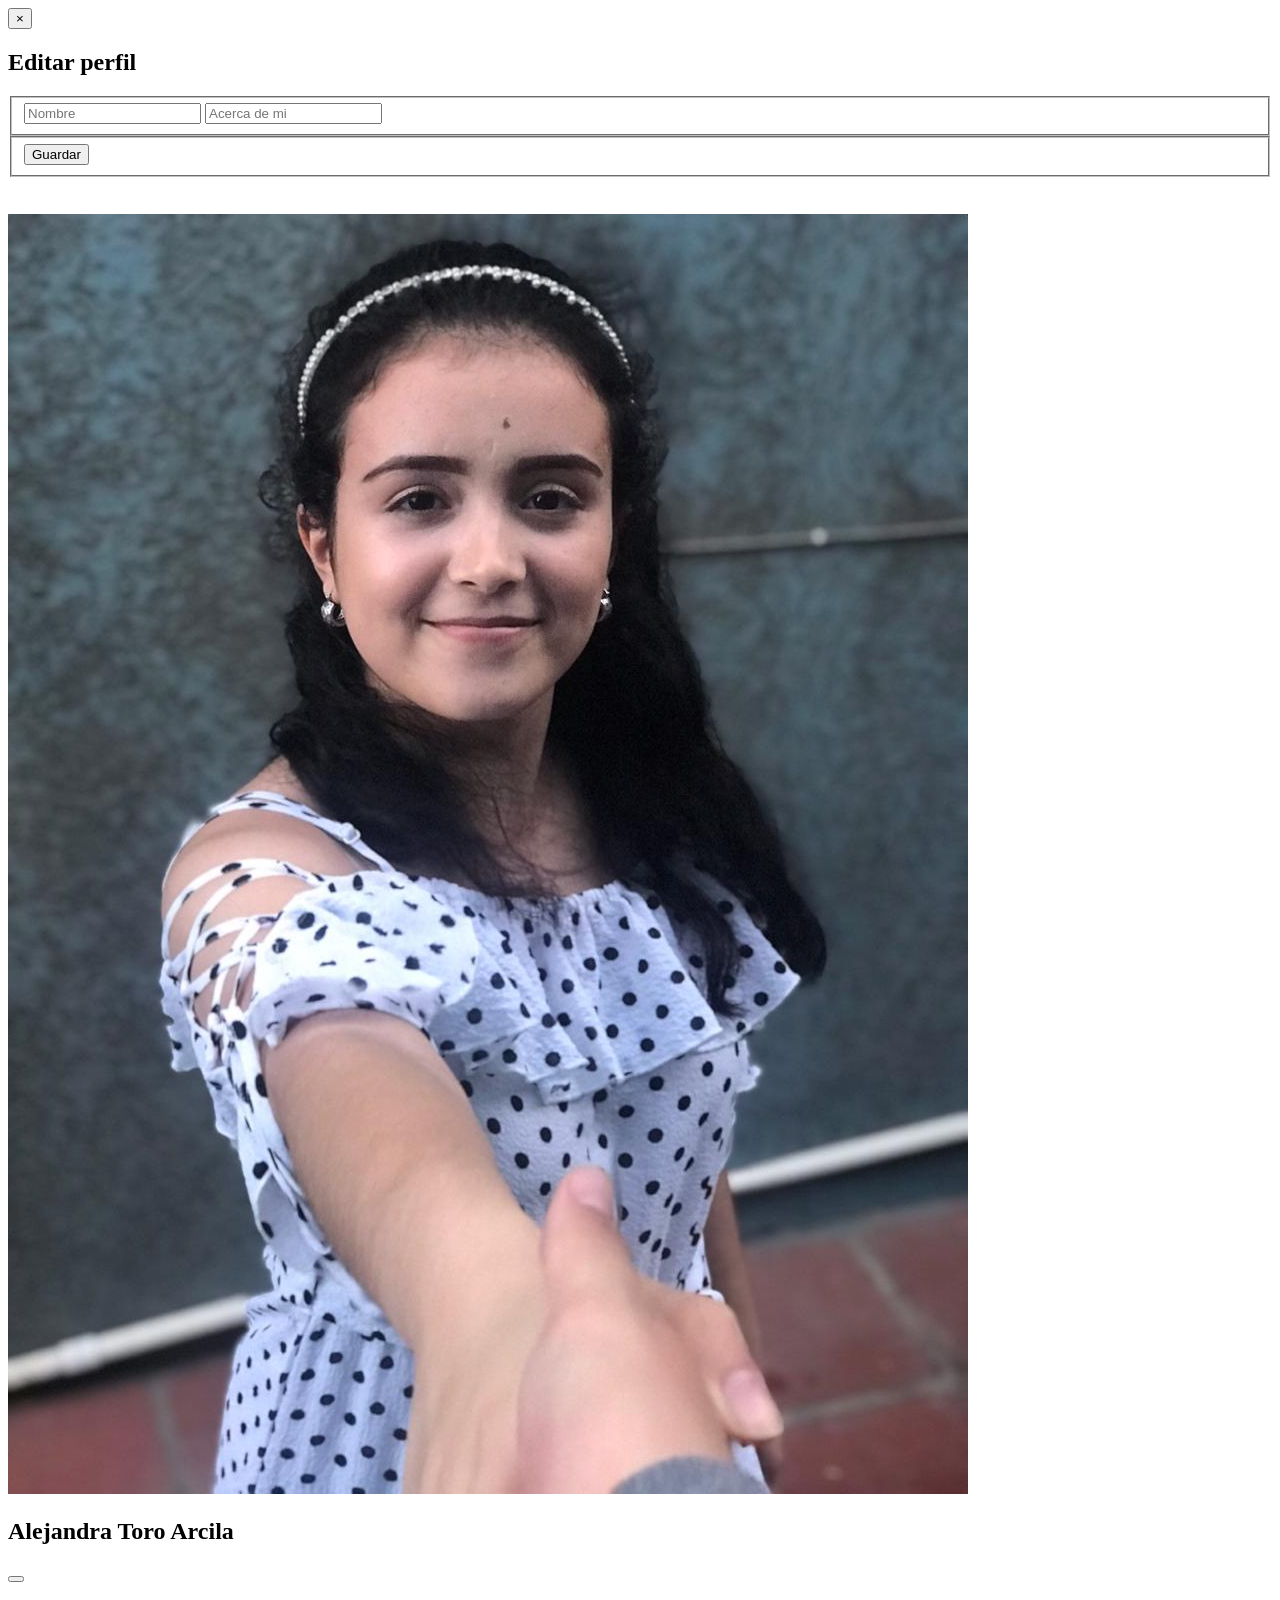
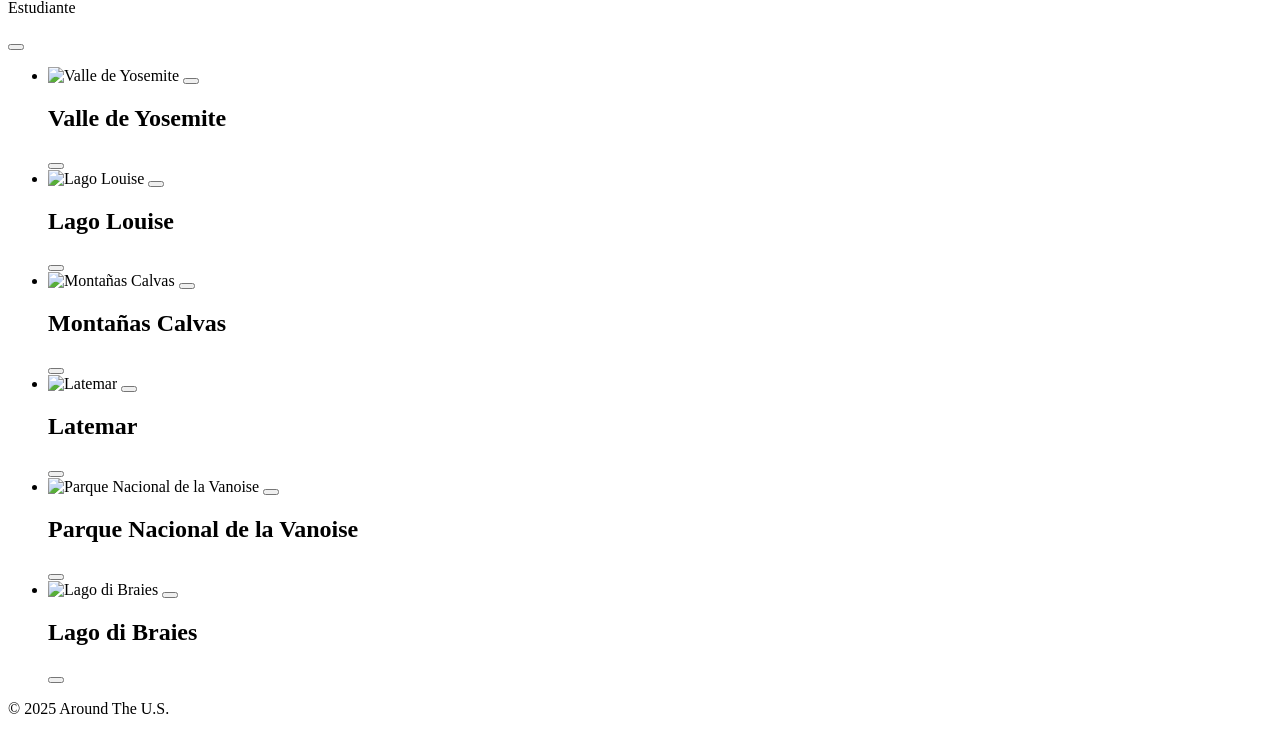
==== index.html @ 20d4406c "nuevo proyecto" ====
<!DOCTYPE html>
<html lang="es">
  <head>
    <meta charset="UTF-8" />
    <meta content="width=device-width, initial-scale=1.0" name="viewport" />
    <meta content="ie=edge" http-equiv="X-UA-Compatible" />
    <meta content="Galeria de arte TripleTen" name="description" >
    <meta content="Alejandra Toro Arcila" name="author" >
    <meta content="html, css, javascript" name="keywords" >
    <title>Around The U.S.</title>
    <link href="./pages/index.css" rel="stylesheet" />
  </head>
  <body>
    <div class="page">
      <div class="popup">
        <button type="button" class="popup__button popup__button_close">
          ×</button>
          <form action class="popup__container">
          <h2 class="popup__subtitle">Editar perfil</h2>
          <fieldset class="popup__content">
            <input type="text" class="popup__input popup__input_name" placeholder="Nombre">
            <input type="text" class="popup__input popup__input_about" placeholder="Acerca de mi">
          </fieldset>
          <fieldset class="popup__content">
            <button type="submit" class="popup__button popup__button_save">
              Guardar
            </button>
          </fieldset>
        </form>
      </div>
      <header class="header">
        <img
          alt="Logotipo Around The U.S."
          class="logo header__logo"
          src="./images/logo.svg"
        />
      </header>
      <main class="content">
        <section class="profile page__section">
          <img class="profile__image" src="./images/me.jpg" alt="Avatar" />
          <div class="profile__info">
            <h1 class="profile__title">Alejandra Toro Arcila</h1>
            <button
              aria-label="Editar perfil"
              class="profile__edit-button"
              type="button"
            ></button>
            <p class="profile__description">Estudiante</p>
          </div>
          <button
            aria-label="Agregar tarjeta"
            class="profile__add-button"
            type="button"
          ></button>
        </section>
        <section class="cards page__section">
          <ul class="cards__list">
            <li class="card">
              <img
                class="card__image"
                src="https://practicum-content.s3.us-west-1.amazonaws.com/web-code/moved_yosemite.jpg"
                alt="Valle de Yosemite"
              />
              <button
                aria-label="Eliminar tarjeta"
                class="card__delete-button"
                type="button"
              ></button>
              <div class="card__description">
                <h2 class="card__title">Valle de Yosemite</h2>
                <button
                  aria-label="Botón Me gusta"
                  class="card__like-button"
                  type="button"
                ></button>
              </div>
            </li>
            <li class="card">
              <img
                class="card__image"
                src="https://practicum-content.s3.us-west-1.amazonaws.com/web-code/moved_lake-louise.jpg"
                alt="Lago Louise"
              />
              <button
                aria-label="Eliminar tarjeta"
                class="card__delete-button"
                type="button"
              ></button>
              <div class="card__description">
                <h2 class="card__title">Lago Louise</h2>
                <button
                  aria-label="Botón Me gusta"
                  class="card__like-button"
                  type="button"
                ></button>
              </div>
            </li>
            <li class="card">
              <img
                class="card__image"
                src="https://practicum-content.s3.us-west-1.amazonaws.com/web-code/moved_bald-mountains.jpg"
                alt="Montañas Calvas"
              />
              <button
                aria-label="Eliminar tarjeta"
                class="card__delete-button"
                type="button"
              ></button>
              <div class="card__description">
                <h2 class="card__title">Montañas Calvas</h2>
                <button
                  aria-label="Botón Me gusta"
                  class="card__like-button"
                  type="button"
                ></button>
              </div>
            </li>
            <li class="card">
              <img
                class="card__image"
                src="https://practicum-content.s3.us-west-1.amazonaws.com/web-code/moved_latemar.jpg"
                alt="Latemar"
              />
              <button
                aria-label="Eliminar tarjeta"
                class="card__delete-button"
                type="button"
              ></button>
              <div class="card__description">
                <h2 class="card__title">Latemar</h2>
                <button
                  aria-label="Botón Me gusta"
                  class="card__like-button"
                  type="button"
                ></button>
              </div>
            </li>
            <li class="card">
              <img
                class="card__image"
                src="https://practicum-content.s3.us-west-1.amazonaws.com/web-code/moved_vanoise.jpg"
                alt="Parque Nacional de la Vanoise"
              />
              <button
                aria-label="Eliminar tarjeta"
                class="card__delete-button"
                type="button"
              ></button>
              <div class="card__description">
                <h2 class="card__title">Parque Nacional de la Vanoise</h2>
                <button
                  aria-label="Botón Me gusta"
                  class="card__like-button"
                  type="button"
                ></button>
              </div>
            </li>
            <li class="card">
              <img
                class="card__image"
                src="https://practicum-content.s3.us-west-1.amazonaws.com/web-code/moved_lago.jpg"
                alt="Lago di Braies"
              />
              <button
                aria-label="Eliminar tarjeta"
                class="card__delete-button"
                type="button"
              ></button>
              <div class="card__description">
                <h2 class="card__title">Lago di Braies</h2>
                <button
                  aria-label="Botón Me gusta"
                  class="card__like-button"
                  type="button"
                ></button>
              </div>
            </li>
          </ul>
        </section>
      </main>
      <footer class="footer page__section">
        <p class="footer__copyright">© 2025 Around The U.S.</p>
      </footer>
    </div>
    <script src="./script/index.js"></script>
  </body>
</html>
---- pages/index.css ----
@import url("../vendor/normalize.css");
@import url("../vendor/fonts.css");

@import url("../blocks/page.css");
@import url("../blocks/header.css");
@import url("../blocks/content.css");
@import url("../blocks/footer.css");
@import url("../blocks/profile.css");
@import url("../blocks/cards.css");
@import url("../blocks/card.css");
@import url("../blocks/popup.css");
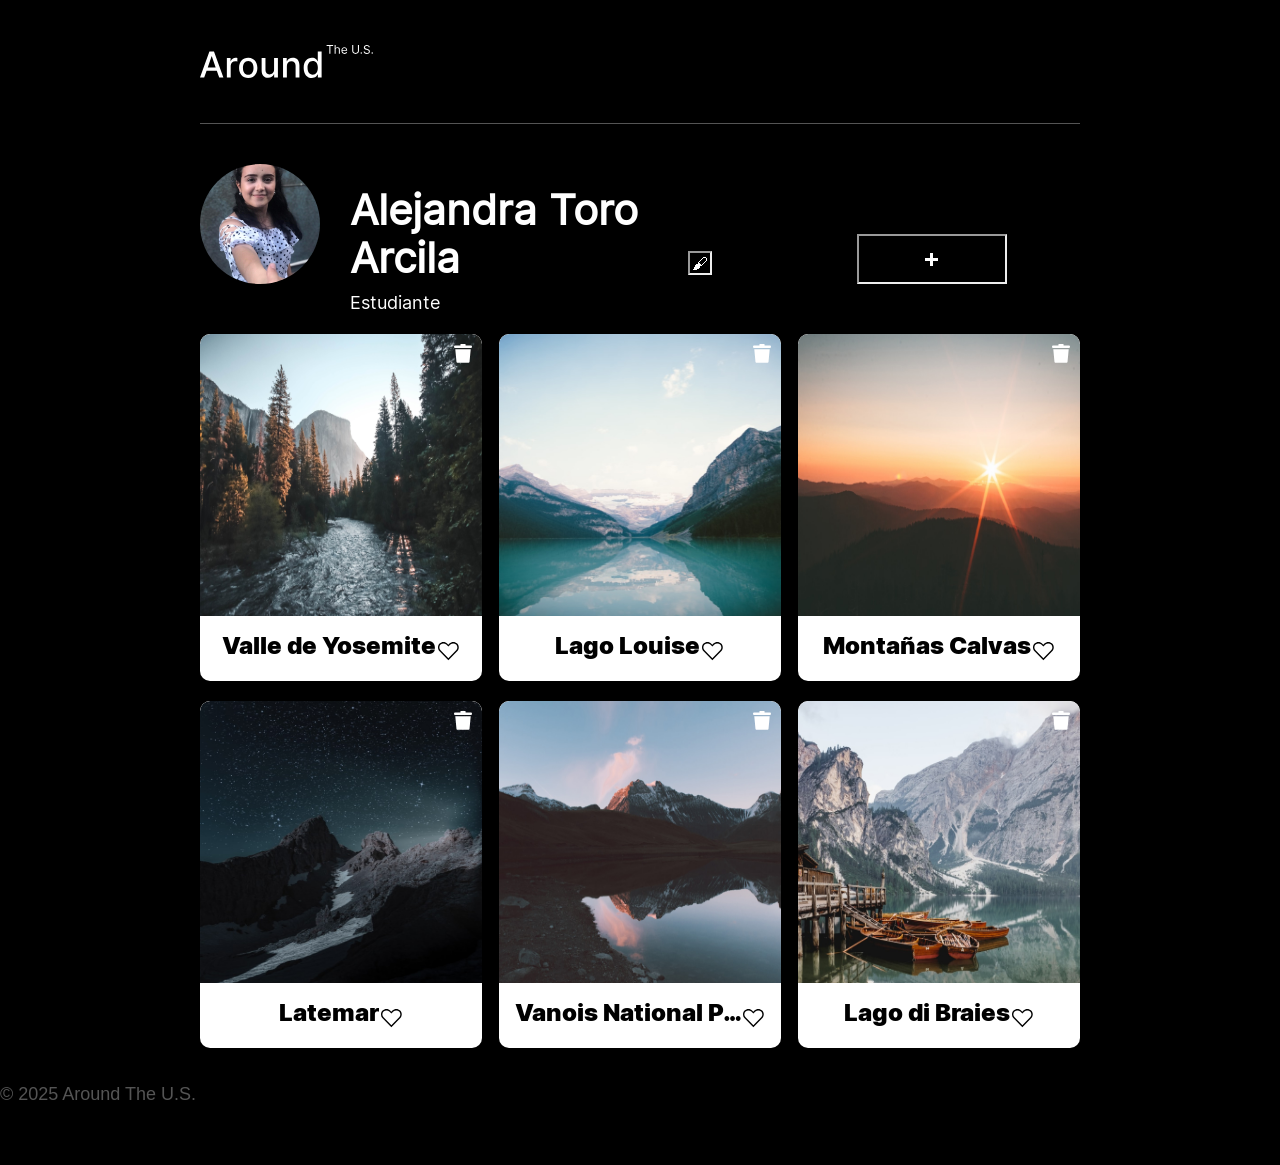
==== commit baaf7c29: "nuevo proyecto" ====
--- a/index.html
+++ b/index.html
@@ -1,187 +1,78 @@
 <!DOCTYPE html>
-<html lang="es">
-  <head>
-    <meta charset="UTF-8" />
-    <meta content="width=device-width, initial-scale=1.0" name="viewport" />
-    <meta content="ie=edge" http-equiv="X-UA-Compatible" />
-    <meta content="Galeria de arte TripleTen" name="description" >
-    <meta content="Alejandra Toro Arcila" name="author" >
-    <meta content="html, css, javascript" name="keywords" >
-    <title>Around The U.S.</title>
-    <link href="./pages/index.css" rel="stylesheet" />
-  </head>
+<html lang="es"><head>
+    <meta charset="UTF-8">
+    <meta name="viewport" content="width=device-width, initial-scale=1.0">
+    <meta name="description" content="Alrededor de los EE.UU.">
+    <meta name="author" content="Alejandra Toro Arcila">
+    <meta name="keywords" content="html, css, javascript">
+    <title>Alrededor de los EE.UU.</title>
+    <link rel="stylesheet" href="./pages/index.css">
+</head>
   <body>
     <div class="page">
       <div class="popup">
         <button type="button" class="popup__button popup__button_close">
-          ×</button>
-          <form action class="popup__container">
-          <h2 class="popup__subtitle">Editar perfil</h2>
+          🞩
+        </button>
+        <div class="popup__images">
+          <div class="popup__content-image">
+            <img class="popup__image" src="#" alt="">
+          </div>
+          <div class="popup__paragraph-content">
+            <p class="popup__paragraph"></p>
+          </div>
+        </div>
+        <form action="#" class="popup__container">
+          <h2 class="popup__subtitle">h</h2>
           <fieldset class="popup__content">
-            <input type="text" class="popup__input popup__input_name" placeholder="Nombre">
-            <input type="text" class="popup__input popup__input_about" placeholder="Acerca de mi">
+            <input type="text" class="popup__input popup__input_name" required="">
+            <input type="text" class="popup__input popup__input_about" required="">
           </fieldset>
           <fieldset class="popup__content">
             <button type="submit" class="popup__button popup__button_save">
+              Guardar
+            </button>
+            <button type="button" class="popup__button popup__button_add" disabled="">
               Guardar
             </button>
           </fieldset>
         </form>
       </div>
       <header class="header">
-        <img
-          alt="Logotipo Around The U.S."
-          class="logo header__logo"
-          src="./images/logo.svg"
-        />
+        <img src="./images/logo.svg" alt="logo-page" class="header__image">
       </header>
-      <main class="content">
-        <section class="profile page__section">
-          <img class="profile__image" src="./images/me.jpg" alt="Avatar" />
-          <div class="profile__info">
-            <h1 class="profile__title">Alejandra Toro Arcila</h1>
-            <button
-              aria-label="Editar perfil"
-              class="profile__edit-button"
-              type="button"
-            ></button>
-            <p class="profile__description">Estudiante</p>
+      <main class="main">
+        <div class="main__profile">
+          <div class="main__content-image">
+            <img src="./images/me.jpg" alt="profile-image" class="main__profile-image">
           </div>
-          <button
-            aria-label="Agregar tarjeta"
-            class="profile__add-button"
-            type="button"
-          ></button>
-        </section>
-        <section class="cards page__section">
-          <ul class="cards__list">
-            <li class="card">
-              <img
-                class="card__image"
-                src="https://practicum-content.s3.us-west-1.amazonaws.com/web-code/moved_yosemite.jpg"
-                alt="Valle de Yosemite"
-              />
-              <button
-                aria-label="Eliminar tarjeta"
-                class="card__delete-button"
-                type="button"
-              ></button>
-              <div class="card__description">
-                <h2 class="card__title">Valle de Yosemite</h2>
-                <button
-                  aria-label="Botón Me gusta"
-                  class="card__like-button"
-                  type="button"
-                ></button>
-              </div>
-            </li>
-            <li class="card">
-              <img
-                class="card__image"
-                src="https://practicum-content.s3.us-west-1.amazonaws.com/web-code/moved_lake-louise.jpg"
-                alt="Lago Louise"
-              />
-              <button
-                aria-label="Eliminar tarjeta"
-                class="card__delete-button"
-                type="button"
-              ></button>
-              <div class="card__description">
-                <h2 class="card__title">Lago Louise</h2>
-                <button
-                  aria-label="Botón Me gusta"
-                  class="card__like-button"
-                  type="button"
-                ></button>
-              </div>
-            </li>
-            <li class="card">
-              <img
-                class="card__image"
-                src="https://practicum-content.s3.us-west-1.amazonaws.com/web-code/moved_bald-mountains.jpg"
-                alt="Montañas Calvas"
-              />
-              <button
-                aria-label="Eliminar tarjeta"
-                class="card__delete-button"
-                type="button"
-              ></button>
-              <div class="card__description">
-                <h2 class="card__title">Montañas Calvas</h2>
-                <button
-                  aria-label="Botón Me gusta"
-                  class="card__like-button"
-                  type="button"
-                ></button>
-              </div>
-            </li>
-            <li class="card">
-              <img
-                class="card__image"
-                src="https://practicum-content.s3.us-west-1.amazonaws.com/web-code/moved_latemar.jpg"
-                alt="Latemar"
-              />
-              <button
-                aria-label="Eliminar tarjeta"
-                class="card__delete-button"
-                type="button"
-              ></button>
-              <div class="card__description">
-                <h2 class="card__title">Latemar</h2>
-                <button
-                  aria-label="Botón Me gusta"
-                  class="card__like-button"
-                  type="button"
-                ></button>
-              </div>
-            </li>
-            <li class="card">
-              <img
-                class="card__image"
-                src="https://practicum-content.s3.us-west-1.amazonaws.com/web-code/moved_vanoise.jpg"
-                alt="Parque Nacional de la Vanoise"
-              />
-              <button
-                aria-label="Eliminar tarjeta"
-                class="card__delete-button"
-                type="button"
-              ></button>
-              <div class="card__description">
-                <h2 class="card__title">Parque Nacional de la Vanoise</h2>
-                <button
-                  aria-label="Botón Me gusta"
-                  class="card__like-button"
-                  type="button"
-                ></button>
-              </div>
-            </li>
-            <li class="card">
-              <img
-                class="card__image"
-                src="https://practicum-content.s3.us-west-1.amazonaws.com/web-code/moved_lago.jpg"
-                alt="Lago di Braies"
-              />
-              <button
-                aria-label="Eliminar tarjeta"
-                class="card__delete-button"
-                type="button"
-              ></button>
-              <div class="card__description">
-                <h2 class="card__title">Lago di Braies</h2>
-                <button
-                  aria-label="Botón Me gusta"
-                  class="card__like-button"
-                  type="button"
-                ></button>
-              </div>
-            </li>
-          </ul>
-        </section>
+          <div class="main__content-paragraph">
+            <p class="main__paragraph main__paragraph_name">Alejandra Toro Arcila</p>
+            <p class="main__paragraph main__paragraph_about">Estudiante</p>
+            <button type="button" class="main__button main__button_edit">
+              🖌
+            </button>
+          </div>
+          <button type="button" class="main__button main__button_add">
+            🞣
+          </button>
+        </div>
+        <div class="main__gallery"></div>
       </main>
-      <footer class="footer page__section">
+      <template id="main__template">
+        <div class="main__gallery-card">
+          <img class="main__gallery-image">
+          <button type="button" class="main__button main__button_delete"></button>
+          <div class="main__gallery-content">
+            <p class="main__gallery-paragraph"></p>
+            <button type="button" class="main__button main__button_like"></button>
+          </div>
+        </div>
+      </template>
+      <footer class="footer">
         <p class="footer__copyright">© 2025 Around The U.S.</p>
       </footer>
     </div>
-    <script src="./script/index.js"></script>
+    <script src="./scripts/script.js"></script>
   </body>
-</html>
+  </html>
--- a/pages/index.css
+++ b/pages/index.css
@@ -1,11 +1,7 @@
 @import url("../vendor/normalize.css");
 @import url("../vendor/fonts.css");
-
 @import url("../blocks/page.css");
 @import url("../blocks/header.css");
-@import url("../blocks/content.css");
 @import url("../blocks/footer.css");
-@import url("../blocks/profile.css");
-@import url("../blocks/cards.css");
-@import url("../blocks/card.css");
+@import url("../blocks/main.css");
 @import url("../blocks/popup.css");
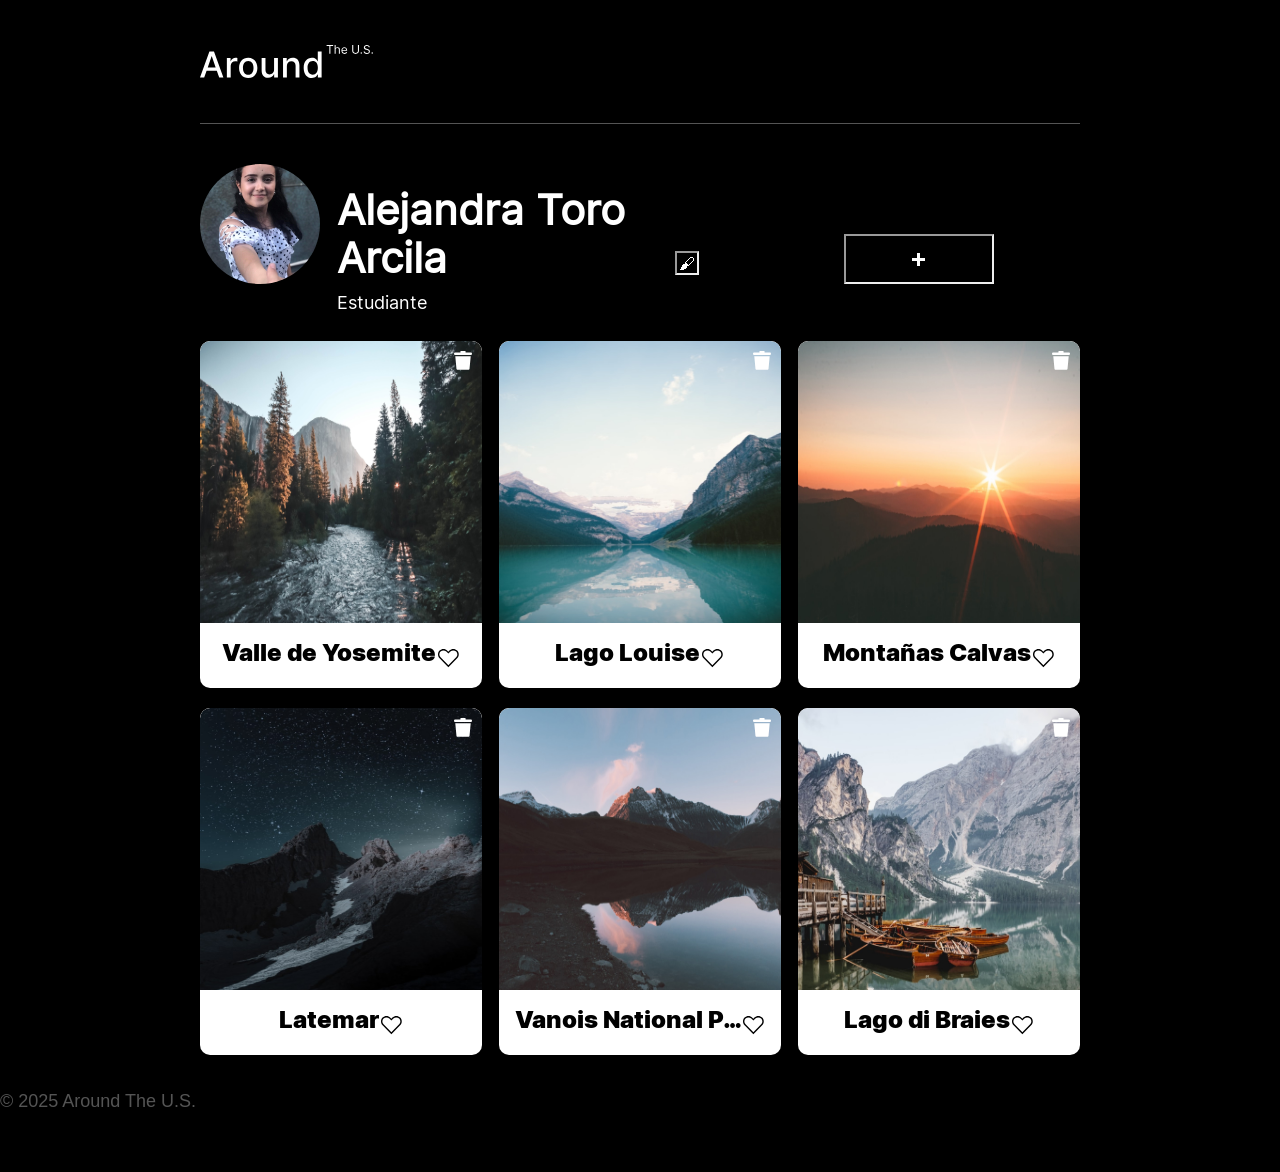
==== commit 3181adb3: "nuevo proyecto" ====
--- a/index.html
+++ b/index.html
@@ -10,33 +10,69 @@
 </head>
   <body>
     <div class="page">
-      <div class="popup">
-        <button type="button" class="popup__button popup__button_close">
+      <div class="popup" id="edit-profile-popup">
+      <div class="popup__content" >
+        <button aria-label="Cerrar ventana emergente" type="button" class="popup__button popup__button_close">
           🞩
         </button>
-        <div class="popup__images">
-          <div class="popup__content-image">
-            <img class="popup__image" src="#" alt="">
+         
+         <form class="popup__form" id="edit-profile-form">
+          <h3 class="popup__title">Editar perfil</h3>
+            <input
+              class="popup__input popup__input_name"
+              name="name"
+              placeholder="Nombre"
+              minlength="2"
+            maxlength="40"
+              required
+              type="text"
+            />
+            <span class="popup__error popup__input_name-error popup__error_hidden" id="name-error"></span>
+            <input
+              class="popup__input popup__input_about"
+              name="description"
+              minlength="2"
+            maxlength="200"
+              required
+              placeholder="Acerca de mí"
+              type="text"
+            />
+            <span class="popup__error popup__input_about-error popup__error_hidden" id="about-error"></span>
+            <button class="button popup__button_save" type="submit">Guardar</button>
+          </form>
+      </div>
+      </div>
+
+        <div class="popup" id="new-card-popup">
+          <div class="popup__content">
+             <button
+            aria-label="Cerrar ventana emergente"
+            class="popup__button popup__button_close"
+            type="button"
+          >🞩</button>
+        <form action="#" class="popup__container" id="add-card-form">
+          <h3 class="popup__title">Nueva lugar</h3>
+            <input
+              class="popup__input popup__input_title"
+              name="title"
+              placeholder="Título"
+              minlength="2"
+            maxlength="30"
+              required
+              type="text"
+            />
+            <span class="popup__error popup__input_title-error popup__error_hidden" id="title-error"></span>
+            <input
+              class="popup__input popup__input_link"
+              name="link"
+              placeholder="Enlace de la imagen"
+              required
+              type="url"
+            />
+            <span class="popup__error popup__input_link-error popup__error_hidden" id="link-error"></span>
+            <button class="button popup__button_save" type="submit">Crear</button>
+        </form>
           </div>
-          <div class="popup__paragraph-content">
-            <p class="popup__paragraph"></p>
-          </div>
-        </div>
-        <form action="#" class="popup__container">
-          <h2 class="popup__subtitle">h</h2>
-          <fieldset class="popup__content">
-            <input type="text" class="popup__input popup__input_name" required="">
-            <input type="text" class="popup__input popup__input_about" required="">
-          </fieldset>
-          <fieldset class="popup__content">
-            <button type="submit" class="popup__button popup__button_save">
-              Guardar
-            </button>
-            <button type="button" class="popup__button popup__button_add" disabled="">
-              Guardar
-            </button>
-          </fieldset>
-        </form>
       </div>
       <header class="header">
         <img src="./images/logo.svg" alt="logo-page" class="header__image">
@@ -73,6 +109,4 @@
         <p class="footer__copyright">© 2025 Around The U.S.</p>
       </footer>
     </div>
-    <script src="./scripts/script.js"></script>
-  </body>
-  </html>+    <script src="./scripts/index.js"></script>
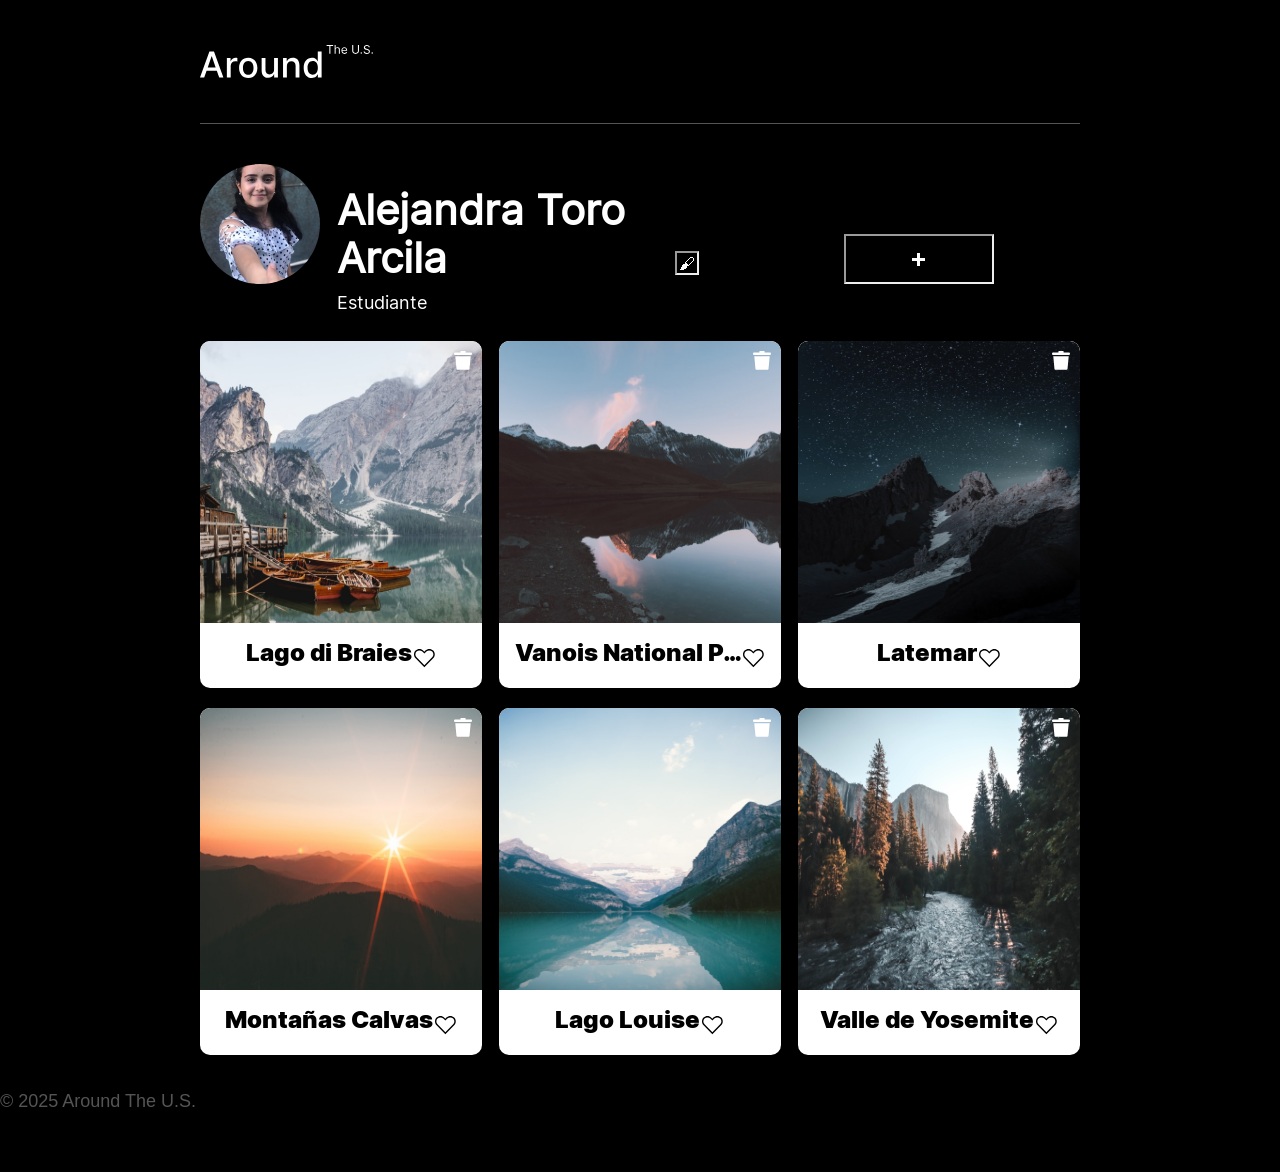
==== commit 7eafcda2: "nuevo proyecto" ====
--- a/index.html
+++ b/index.html
@@ -10,7 +10,61 @@
 </head>
   <body>
     <div class="page">
-      <div class="popup" id="edit-profile-popup">
+      <header class="header">
+        <img src="./images/logo.svg" alt="logo-page" class="header__image">
+      </header>
+      <main class="main">
+        
+        <div class="main__profile">
+          <div class="main__content-image">
+            <img src="./images/me.jpg" alt="profile-image" class="main__profile-image">
+            <div class="main__profile-edit-icon">
+
+            </div>
+          </div>
+          <div class="main__content-paragraph">
+            <p class="main__paragraph main__paragraph_name">Alejandra Toro Arcila</p>
+            <p class="main__paragraph main__paragraph_about">Estudiante</p>
+            <button type="button" class="main__button main__button_edit">
+              🖌
+            </button>
+          </div>
+          <button type="button" class="main__button main__button_add">
+            🞣
+          </button>
+        </div>
+        <div class="main__gallery"></div>
+      </main>
+      <div class="popup" id="image-popup">
+  <div class="popup__content popup__content_image">
+    <button
+      type="button"
+      class="popup__button popup__button_close"
+      aria-label="Cerrar"
+    >
+      🞩
+    </button>
+    <img class="popup__image" src="" alt="">
+    <p class="popup__paragraph"></p>
+  </div>
+</div>
+      <template id="main__template">
+        <div class="main__gallery-card">
+          <img class="main__gallery-image">
+          <button type="button" class="main__button main__button_delete"></button>
+          <div class="main__gallery-content">
+            <p class="main__gallery-paragraph"></p>
+            <button type="button" class="main__button main__button_like"></button>
+          </div>
+        </div>
+      </template>
+       <section class="cards"></section>
+
+      <footer class="footer">
+        <p class="footer__copyright">&copy;  2025 Around The U.S.</p>
+      </footer>
+    </div>
+    <div class="popup" id="edit-profile-popup">
       <div class="popup__content" >
         <button aria-label="Cerrar ventana emergente" type="button" class="popup__button popup__button_close">
           🞩
@@ -34,7 +88,7 @@
               minlength="2"
             maxlength="200"
               required
-              placeholder="Acerca de mí"
+              placeholder="Acerca de mi"
               type="text"
             />
             <span class="popup__error popup__input_about-error popup__error_hidden" id="about-error"></span>
@@ -42,8 +96,23 @@
           </form>
       </div>
       </div>
-
-        <div class="popup" id="new-card-popup">
+    <div class="popup" id="popup-edit-avatar">
+  <div class="popup__content">
+    <button type="button" class="popup__button popup__button_close">🞩</button>
+    <form class="popup__form" id="edit-avatar-form">
+      <h3 class="popup__title">Cambiar foto de perfil</h3>
+      <input
+        class="popup__input"
+        name="avatar"
+        placeholder="Enlace a la imagen"
+        required
+        type="url"
+      />
+      <button class="button popup__button_save" type="submit">Guardar</button>
+    </form>
+  </div>
+</div>
+<div class="popup" id="new-card-popup">
           <div class="popup__content">
              <button
             aria-label="Cerrar ventana emergente"
@@ -55,7 +124,7 @@
             <input
               class="popup__input popup__input_title"
               name="title"
-              placeholder="Título"
+              placeholder="Titulo"
               minlength="2"
             maxlength="30"
               required
@@ -74,39 +143,22 @@
         </form>
           </div>
       </div>
-      <header class="header">
-        <img src="./images/logo.svg" alt="logo-page" class="header__image">
-      </header>
-      <main class="main">
-        <div class="main__profile">
-          <div class="main__content-image">
-            <img src="./images/me.jpg" alt="profile-image" class="main__profile-image">
-          </div>
-          <div class="main__content-paragraph">
-            <p class="main__paragraph main__paragraph_name">Alejandra Toro Arcila</p>
-            <p class="main__paragraph main__paragraph_about">Estudiante</p>
-            <button type="button" class="main__button main__button_edit">
-              🖌
-            </button>
-          </div>
-          <button type="button" class="main__button main__button_add">
-            🞣
-          </button>
-        </div>
-        <div class="main__gallery"></div>
-      </main>
-      <template id="main__template">
-        <div class="main__gallery-card">
-          <img class="main__gallery-image">
-          <button type="button" class="main__button main__button_delete"></button>
-          <div class="main__gallery-content">
-            <p class="main__gallery-paragraph"></p>
-            <button type="button" class="main__button main__button_like"></button>
-          </div>
-        </div>
-      </template>
-      <footer class="footer">
-        <p class="footer__copyright">© 2025 Around The U.S.</p>
-      </footer>
+    <div class="popup-delete-card" id="delete-card-popup">
+  <div class="popup-delete-card__container">
+    <button 
+      aria-label="Cerrar ventana emergente" 
+      type="button" 
+      class="popup__button popup__button_close">
+      🞩
+    </button>
+    <h3>¿Estás seguro?</h3>
+    <div class="popup-delete-card__buttons">
+      <button type="button" id="deleteCard-btn" class="popup-delete-card__button popup-delete-card__button_confirm">Sí</button>
+      <button type="button" class="popup-delete-card__button popup-delete-card__button_cancel">Cancelar</button>
     </div>
-    <script src="./scripts/index.js"></script>+  </div>
+</div>
+    <script type="module" src="./scripts/index.js"></script>
+  </body>
+</html>
+    
